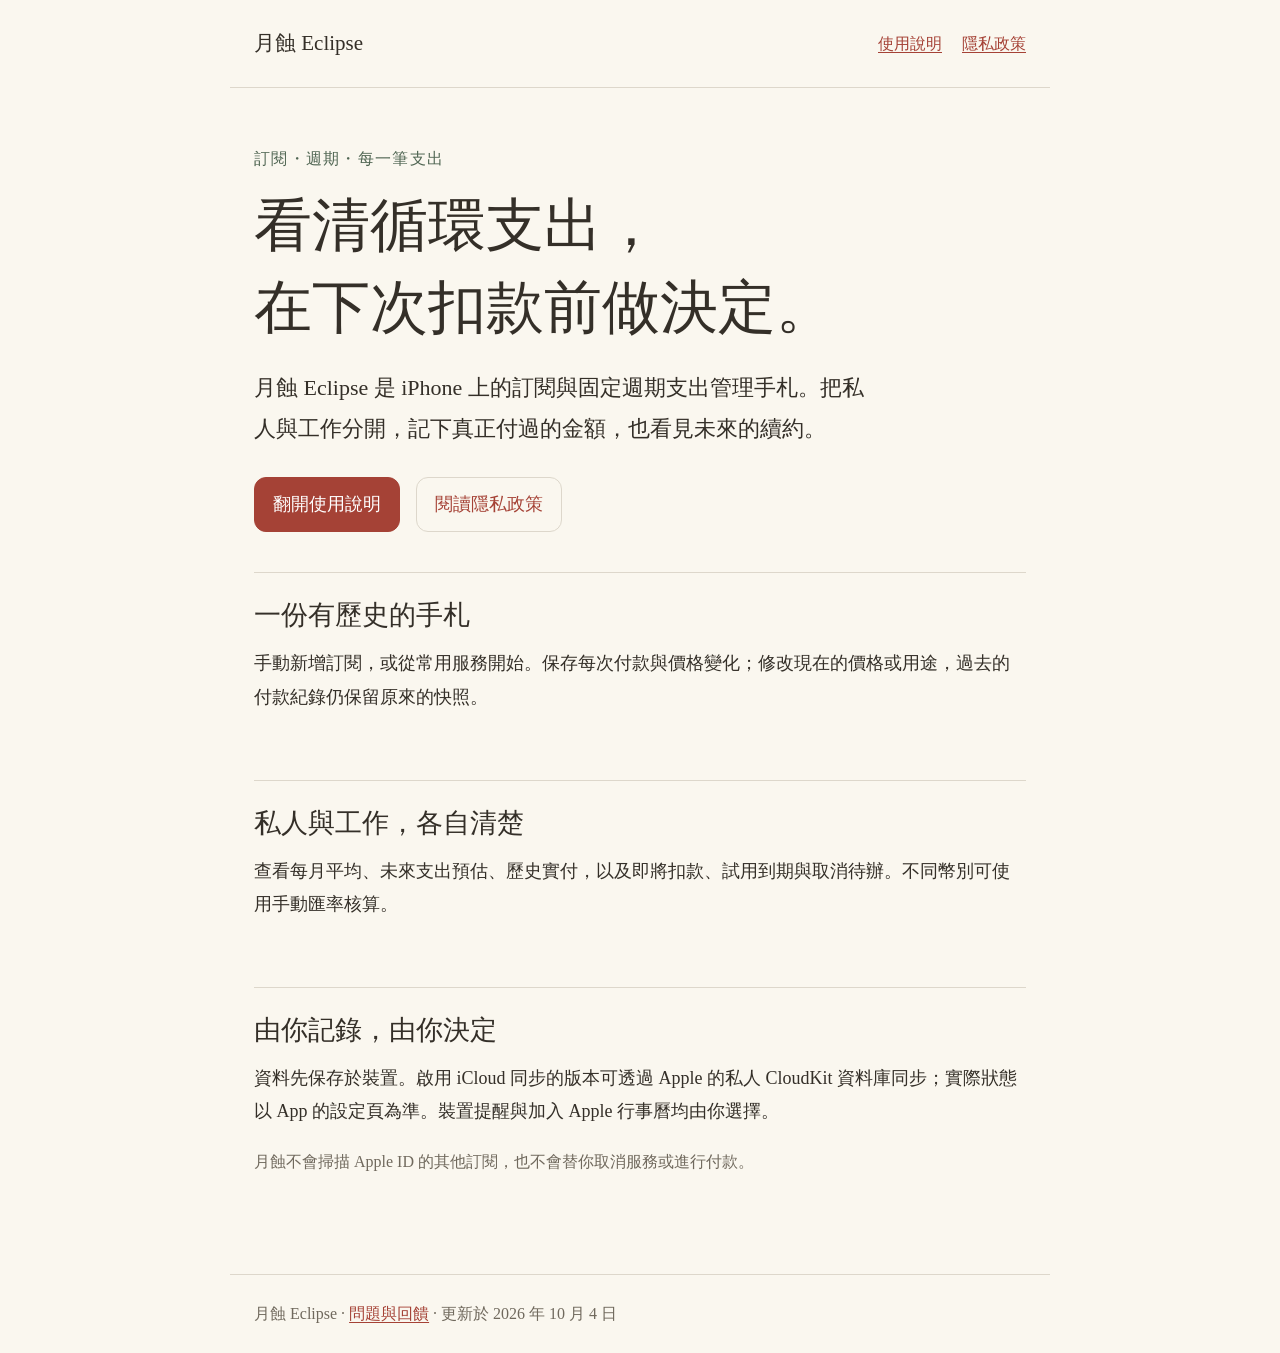
==== index.html @ 604074d0 "Publish Eclipse support and privacy pages" ====
<!doctype html>
<html lang="zh-Hant">
<head>
  <meta charset="utf-8">
  <meta name="viewport" content="width=device-width, initial-scale=1">
  <meta name="description" content="月蝕 Eclipse：以日式手札整理訂閱、固定週期支出、歷史付款與價格變化。官方使用說明與隱私政策。">
  <title>月蝕 Eclipse｜訂閱與循環支出手札</title>
  <style>
    :root{color-scheme:light;--paper:#faf7ef;--ink:#342f28;--muted:#70695d;--rule:#ddd7cb;--red:#a54236;--green:#506653}
    *{box-sizing:border-box}body{margin:0;background:var(--paper);color:var(--ink);font-family:"Kaiti TC","STKaiti","BiauKai",ui-serif,serif;font-size:18px;line-height:1.85}a{color:var(--red);text-underline-offset:.2em}a:focus-visible{outline:3px solid var(--green);outline-offset:5px}header,main,footer{max-width:820px;margin:auto;padding:24px}header{display:flex;flex-wrap:wrap;justify-content:space-between;align-items:center;gap:12px;border-bottom:1px solid var(--rule)}.brand{font-size:21px;text-decoration:none;color:var(--ink)}nav{display:flex;gap:20px;font-size:16px}main{padding-top:56px;padding-bottom:56px}.eyebrow{color:var(--green);letter-spacing:.08em;font-size:16px}h1,h2{font-weight:400;line-height:1.4}h1{font-size:clamp(38px,7vw,58px);margin:12px 0 20px}h2{font-size:27px;margin:0 0 12px}p{margin:0 0 18px}.lead{font-size:22px;max-width:630px}.sections{margin-top:40px;display:grid;gap:24px}.note{padding:24px 0;border-top:1px solid var(--rule)}.links{display:flex;flex-wrap:wrap;gap:16px;margin-top:28px}.link{border:1px solid var(--rule);border-radius:12px;padding:10px 18px;text-decoration:none;min-height:44px}.link:first-child{background:var(--red);color:white;border-color:var(--red)}.muted,footer{color:var(--muted);font-size:16px}footer{border-top:1px solid var(--rule)}@media(max-width:500px){header,main,footer{padding-left:20px;padding-right:20px}main{padding-top:36px}.lead{font-size:20px}}
  </style>
</head>
<body>
  <header>
    <a class="brand" href="./">月蝕 Eclipse</a>
    <nav aria-label="網站導覽"><a href="support.html">使用說明</a><a href="privacy.html">隱私政策</a></nav>
  </header>
  <main>
    <div class="eyebrow">訂閱・週期・每一筆支出</div>
    <h1>看清循環支出，<br>在下次扣款前做決定。</h1>
    <p class="lead">月蝕 Eclipse 是 iPhone 上的訂閱與固定週期支出管理手札。把私人與工作分開，記下真正付過的金額，也看見未來的續約。</p>
    <div class="links"><a class="link" href="support.html">翻開使用說明</a><a class="link" href="privacy.html">閱讀隱私政策</a></div>
    <div class="sections">
      <section class="note"><h2>一份有歷史的手札</h2><p>手動新增訂閱，或從常用服務開始。保存每次付款與價格變化；修改現在的價格或用途，過去的付款紀錄仍保留原來的快照。</p></section>
      <section class="note"><h2>私人與工作，各自清楚</h2><p>查看每月平均、未來支出預估、歷史實付，以及即將扣款、試用到期與取消待辦。不同幣別可使用手動匯率核算。</p></section>
      <section class="note"><h2>由你記錄，由你決定</h2><p>資料先保存於裝置。啟用 iCloud 同步的版本可透過 Apple 的私人 CloudKit 資料庫同步；實際狀態以 App 的設定頁為準。裝置提醒與加入 Apple 行事曆均由你選擇。</p><p class="muted">月蝕不會掃描 Apple ID 的其他訂閱，也不會替你取消服務或進行付款。</p></section>
    </div>
  </main>
  <footer>月蝕 Eclipse · <a href="https://github.com/janmice/eclipse-app-support/issues">問題與回饋</a> · 更新於 2026 年 10 月 4 日</footer>
</body>
</html>
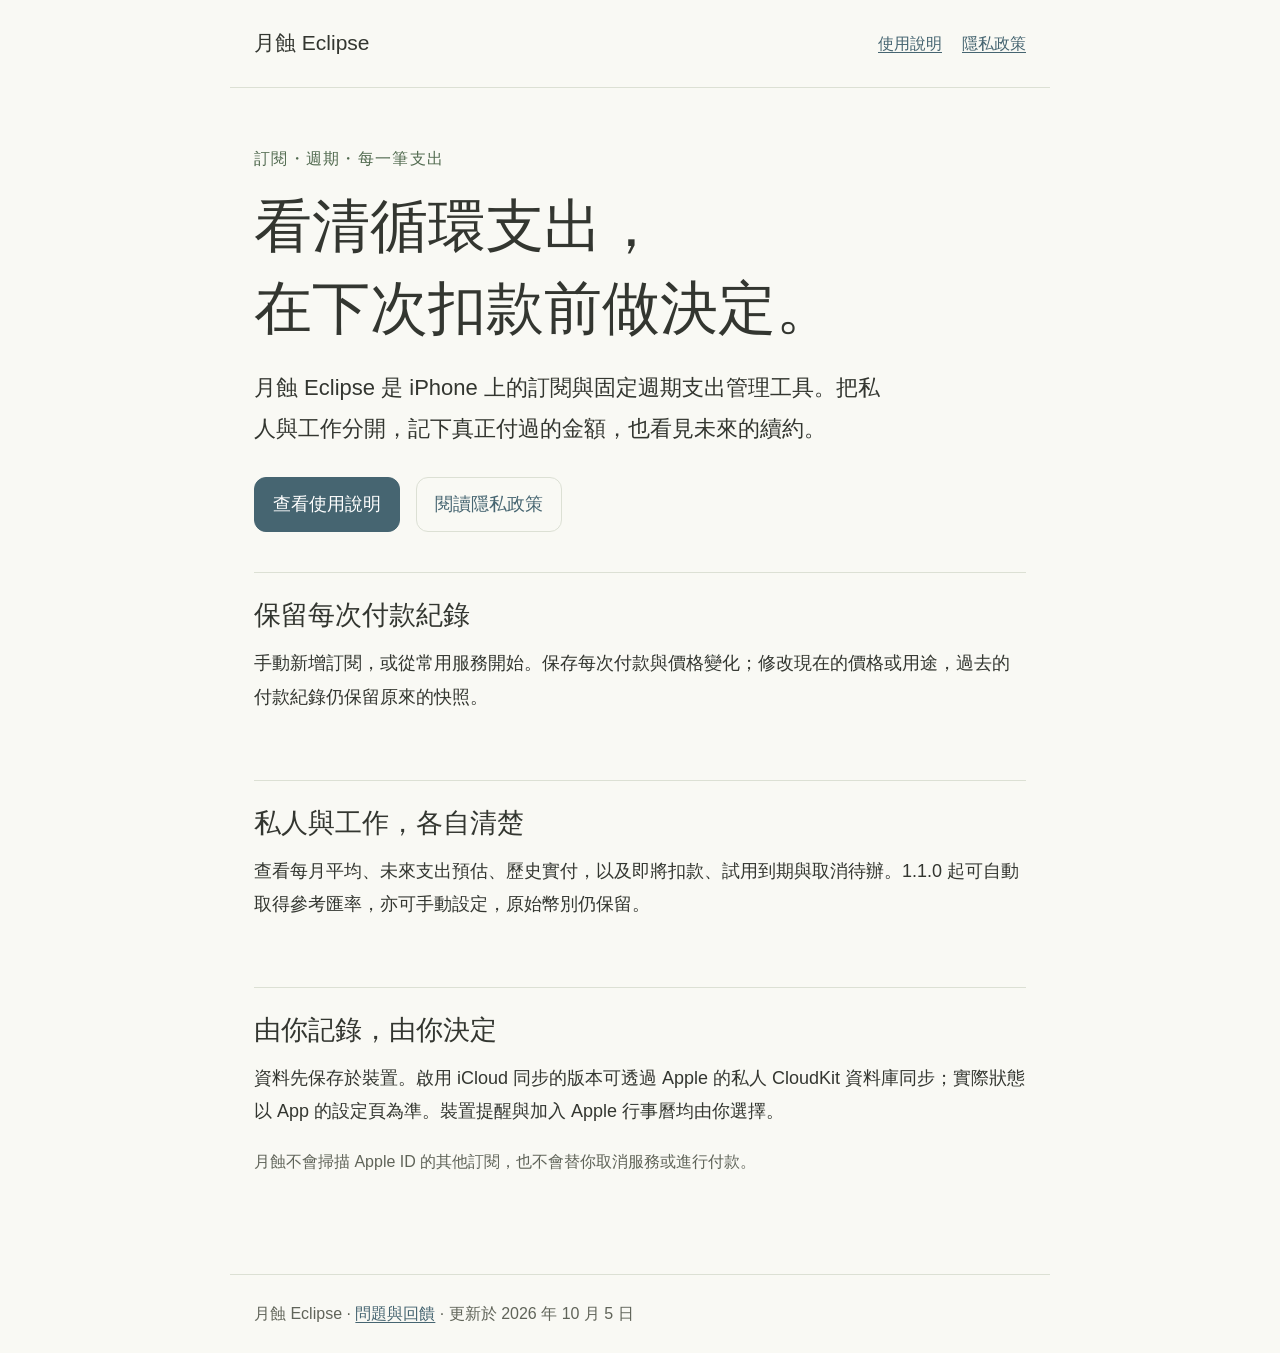
==== commit c8721ddc: "Document 1.1.0 categories, calendar and exchange rate requests" ====
--- a/index.html
+++ b/index.html
@@ -3,11 +3,11 @@
 <head>
   <meta charset="utf-8">
   <meta name="viewport" content="width=device-width, initial-scale=1">
-  <meta name="description" content="月蝕 Eclipse：以日式手札整理訂閱、固定週期支出、歷史付款與價格變化。官方使用說明與隱私政策。">
-  <title>月蝕 Eclipse｜訂閱與循環支出手札</title>
+  <meta name="description" content="月蝕 Eclipse：整理訂閱、固定週期支出、歷史付款與價格變化。官方使用說明與隱私政策。">
+  <title>月蝕 Eclipse｜訂閱與固定支出</title>
   <style>
-    :root{color-scheme:light;--paper:#faf7ef;--ink:#342f28;--muted:#70695d;--rule:#ddd7cb;--red:#a54236;--green:#506653}
-    *{box-sizing:border-box}body{margin:0;background:var(--paper);color:var(--ink);font-family:"Kaiti TC","STKaiti","BiauKai",ui-serif,serif;font-size:18px;line-height:1.85}a{color:var(--red);text-underline-offset:.2em}a:focus-visible{outline:3px solid var(--green);outline-offset:5px}header,main,footer{max-width:820px;margin:auto;padding:24px}header{display:flex;flex-wrap:wrap;justify-content:space-between;align-items:center;gap:12px;border-bottom:1px solid var(--rule)}.brand{font-size:21px;text-decoration:none;color:var(--ink)}nav{display:flex;gap:20px;font-size:16px}main{padding-top:56px;padding-bottom:56px}.eyebrow{color:var(--green);letter-spacing:.08em;font-size:16px}h1,h2{font-weight:400;line-height:1.4}h1{font-size:clamp(38px,7vw,58px);margin:12px 0 20px}h2{font-size:27px;margin:0 0 12px}p{margin:0 0 18px}.lead{font-size:22px;max-width:630px}.sections{margin-top:40px;display:grid;gap:24px}.note{padding:24px 0;border-top:1px solid var(--rule)}.links{display:flex;flex-wrap:wrap;gap:16px;margin-top:28px}.link{border:1px solid var(--rule);border-radius:12px;padding:10px 18px;text-decoration:none;min-height:44px}.link:first-child{background:var(--red);color:white;border-color:var(--red)}.muted,footer{color:var(--muted);font-size:16px}footer{border-top:1px solid var(--rule)}@media(max-width:500px){header,main,footer{padding-left:20px;padding-right:20px}main{padding-top:36px}.lead{font-size:20px}}
+    :root{color-scheme:light;--paper:#f9f9f4;--ink:#333630;--muted:#606459;--rule:#dce0d4;--red:#466571;--green:#526b50}
+    *{box-sizing:border-box}body{margin:0;background:var(--paper);color:var(--ink);font-family:-apple-system,BlinkMacSystemFont,"PingFang TC",sans-serif;font-size:18px;line-height:1.85}a{color:var(--red);text-underline-offset:.2em}a:focus-visible{outline:3px solid var(--green);outline-offset:5px}header,main,footer{max-width:820px;margin:auto;padding:24px}header{display:flex;flex-wrap:wrap;justify-content:space-between;align-items:center;gap:12px;border-bottom:1px solid var(--rule)}.brand{font-size:21px;text-decoration:none;color:var(--ink)}nav{display:flex;gap:20px;font-size:16px}main{padding-top:56px;padding-bottom:56px}.eyebrow{color:var(--green);letter-spacing:.08em;font-size:16px}h1,h2{font-weight:400;line-height:1.4}h1{font-size:clamp(38px,7vw,58px);margin:12px 0 20px}h2{font-size:27px;margin:0 0 12px}p{margin:0 0 18px}.lead{font-size:22px;max-width:630px}.sections{margin-top:40px;display:grid;gap:24px}.note{padding:24px 0;border-top:1px solid var(--rule)}.links{display:flex;flex-wrap:wrap;gap:16px;margin-top:28px}.link{border:1px solid var(--rule);border-radius:12px;padding:10px 18px;text-decoration:none;min-height:44px}.link:first-child{background:var(--red);color:white;border-color:var(--red)}.muted,footer{color:var(--muted);font-size:16px}footer{border-top:1px solid var(--rule)}@media(max-width:500px){header,main,footer{padding-left:20px;padding-right:20px}main{padding-top:36px}.lead{font-size:20px}}
   </style>
 </head>
 <body>
@@ -18,14 +18,14 @@
   <main>
     <div class="eyebrow">訂閱・週期・每一筆支出</div>
     <h1>看清循環支出，<br>在下次扣款前做決定。</h1>
-    <p class="lead">月蝕 Eclipse 是 iPhone 上的訂閱與固定週期支出管理手札。把私人與工作分開，記下真正付過的金額，也看見未來的續約。</p>
-    <div class="links"><a class="link" href="support.html">翻開使用說明</a><a class="link" href="privacy.html">閱讀隱私政策</a></div>
+    <p class="lead">月蝕 Eclipse 是 iPhone 上的訂閱與固定週期支出管理工具。把私人與工作分開，記下真正付過的金額，也看見未來的續約。</p>
+    <div class="links"><a class="link" href="support.html">查看使用說明</a><a class="link" href="privacy.html">閱讀隱私政策</a></div>
     <div class="sections">
-      <section class="note"><h2>一份有歷史的手札</h2><p>手動新增訂閱，或從常用服務開始。保存每次付款與價格變化；修改現在的價格或用途，過去的付款紀錄仍保留原來的快照。</p></section>
-      <section class="note"><h2>私人與工作，各自清楚</h2><p>查看每月平均、未來支出預估、歷史實付，以及即將扣款、試用到期與取消待辦。不同幣別可使用手動匯率核算。</p></section>
+      <section class="note"><h2>保留每次付款紀錄</h2><p>手動新增訂閱，或從常用服務開始。保存每次付款與價格變化；修改現在的價格或用途，過去的付款紀錄仍保留原來的快照。</p></section>
+      <section class="note"><h2>私人與工作，各自清楚</h2><p>查看每月平均、未來支出預估、歷史實付，以及即將扣款、試用到期與取消待辦。1.1.0 起可自動取得參考匯率，亦可手動設定，原始幣別仍保留。</p></section>
       <section class="note"><h2>由你記錄，由你決定</h2><p>資料先保存於裝置。啟用 iCloud 同步的版本可透過 Apple 的私人 CloudKit 資料庫同步；實際狀態以 App 的設定頁為準。裝置提醒與加入 Apple 行事曆均由你選擇。</p><p class="muted">月蝕不會掃描 Apple ID 的其他訂閱，也不會替你取消服務或進行付款。</p></section>
     </div>
   </main>
-  <footer>月蝕 Eclipse · <a href="https://github.com/janmice/eclipse-app-support/issues">問題與回饋</a> · 更新於 2026 年 10 月 4 日</footer>
+  <footer>月蝕 Eclipse · <a href="https://github.com/janmice/eclipse-app-support/issues">問題與回饋</a> · 更新於 2026 年 10 月 5 日</footer>
 </body>
 </html>
